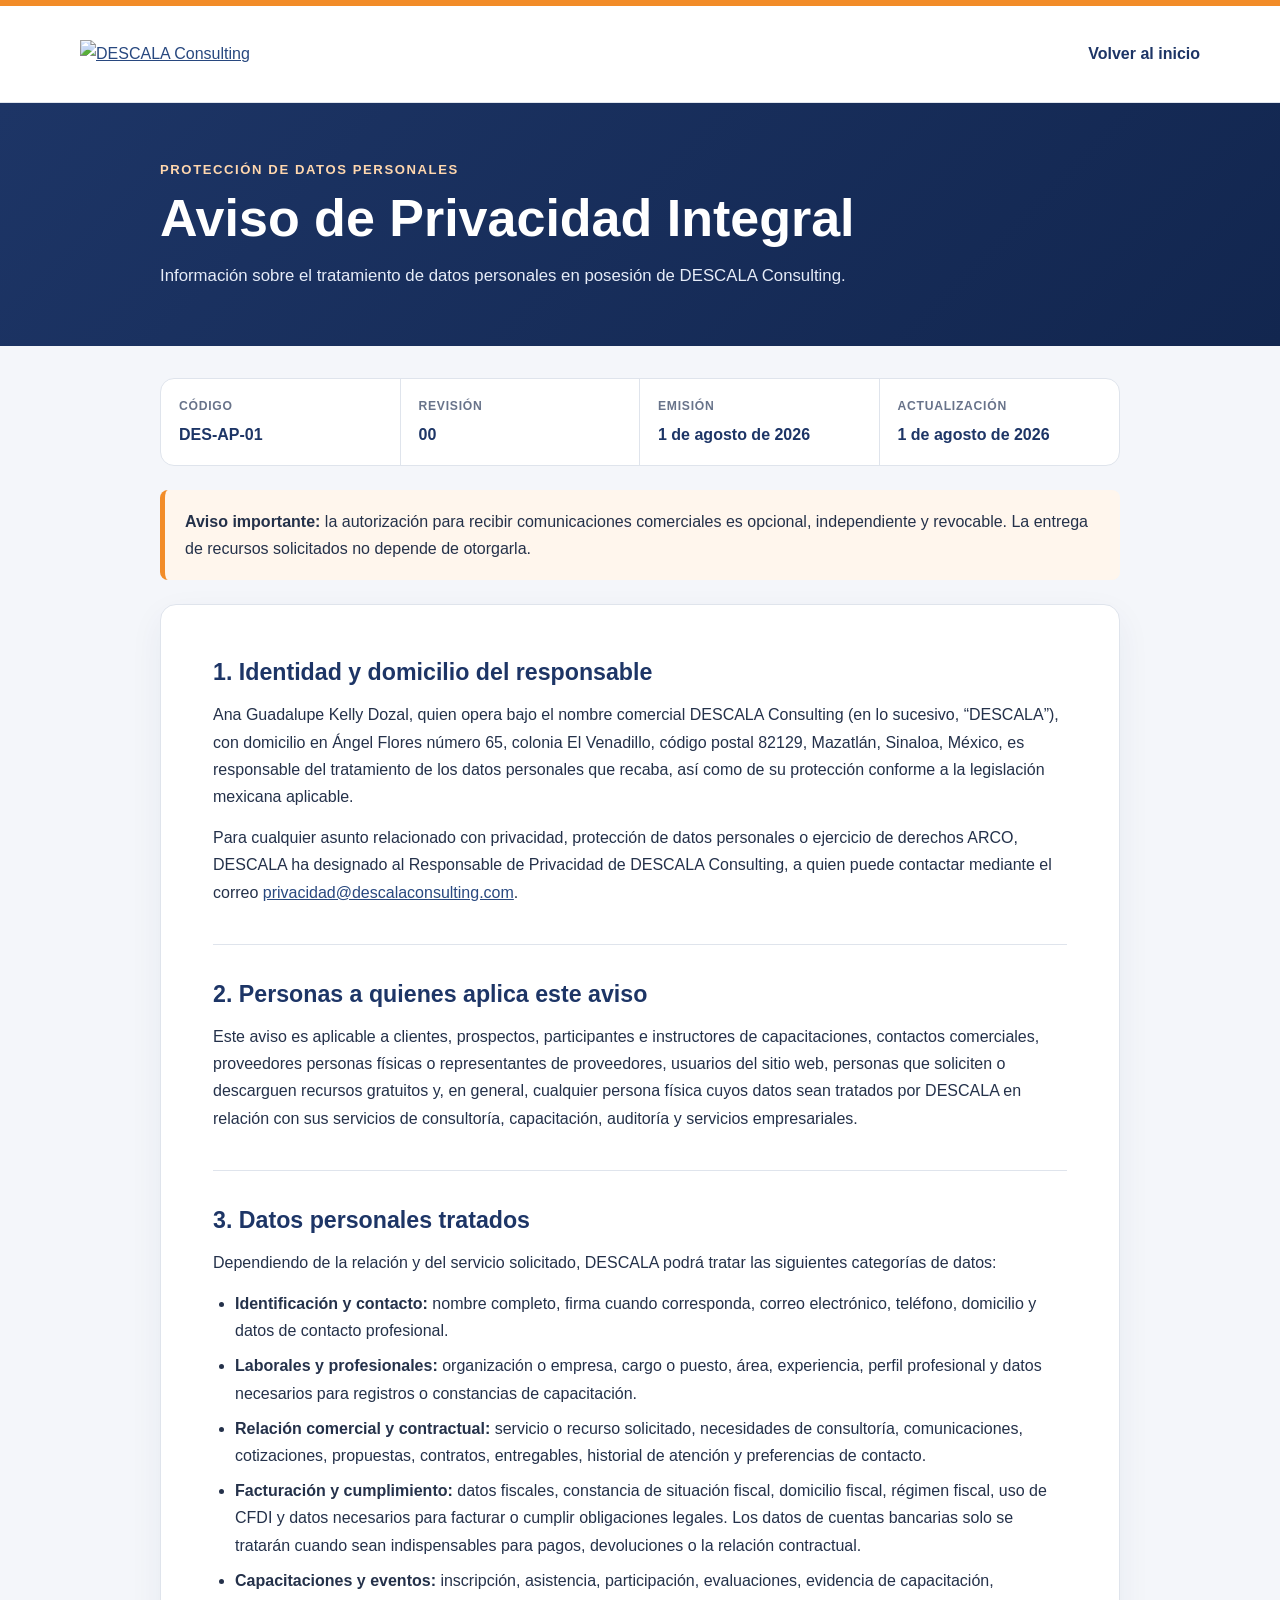
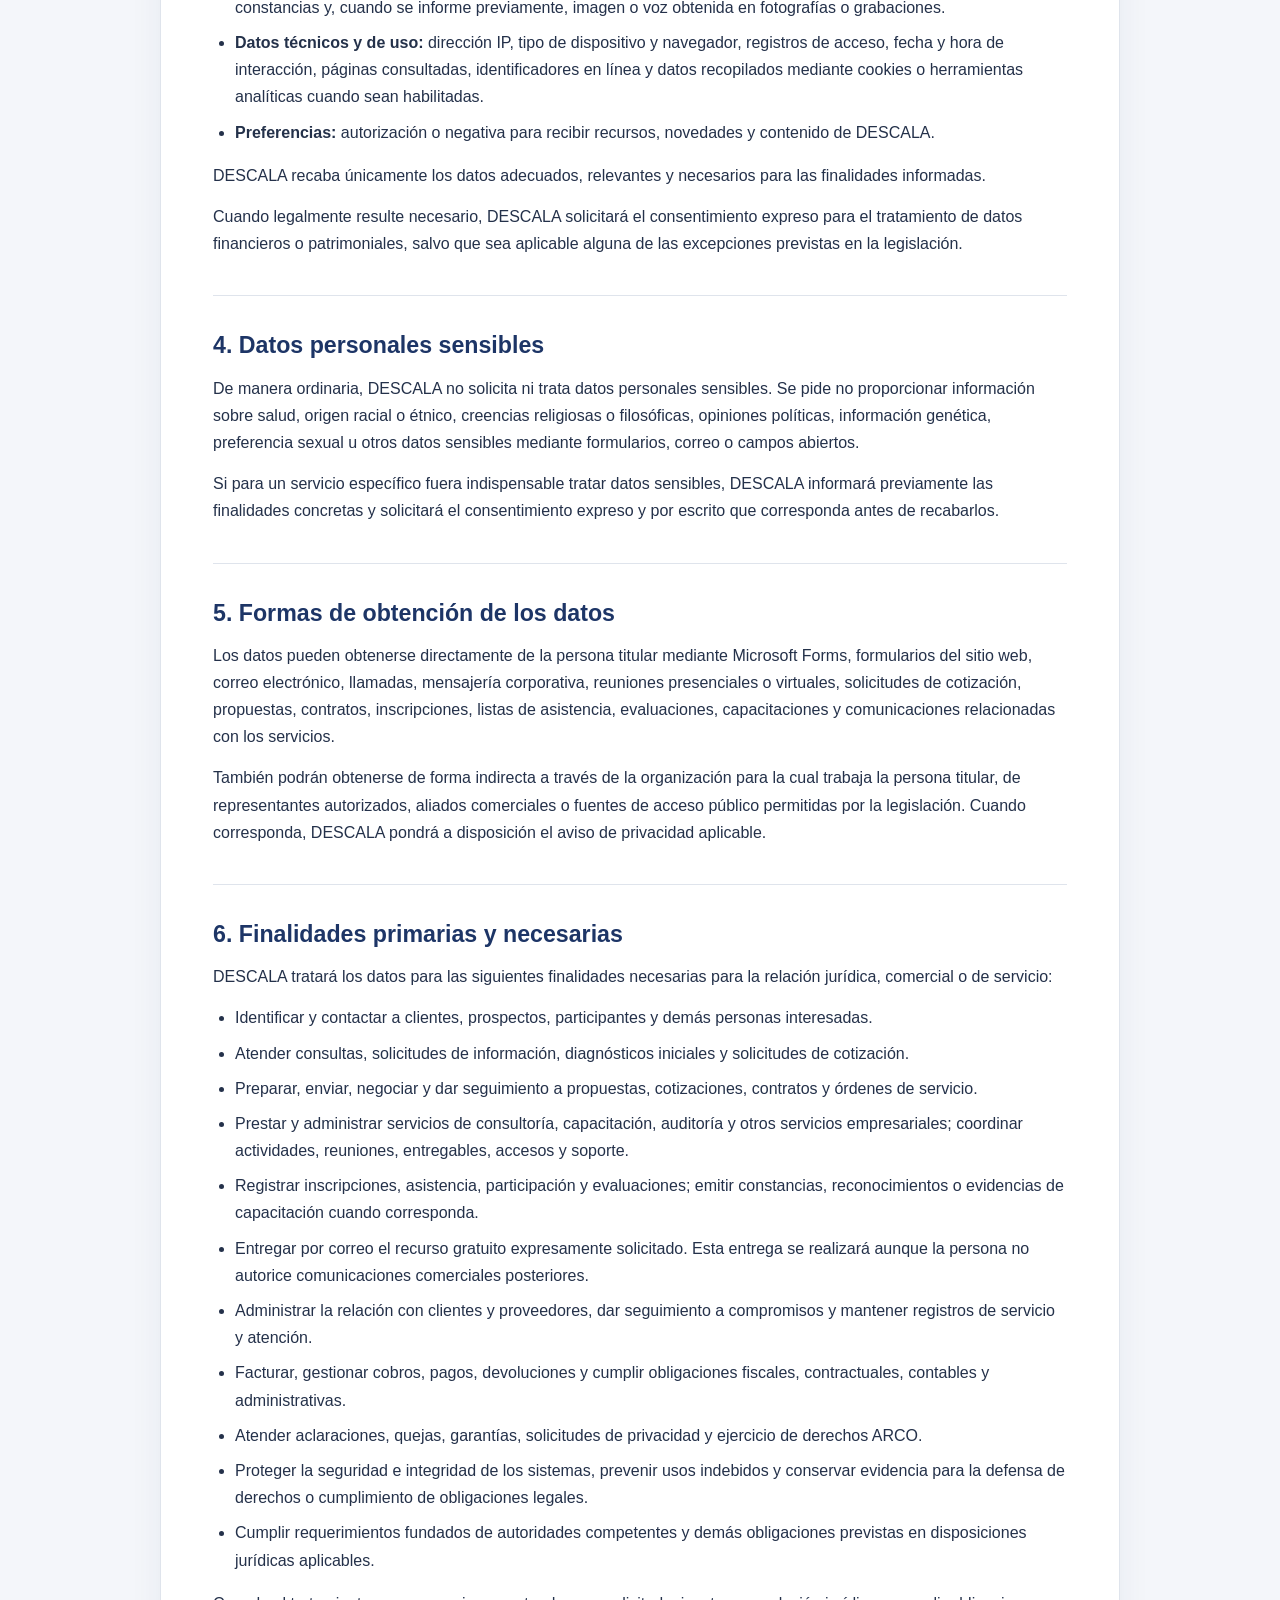
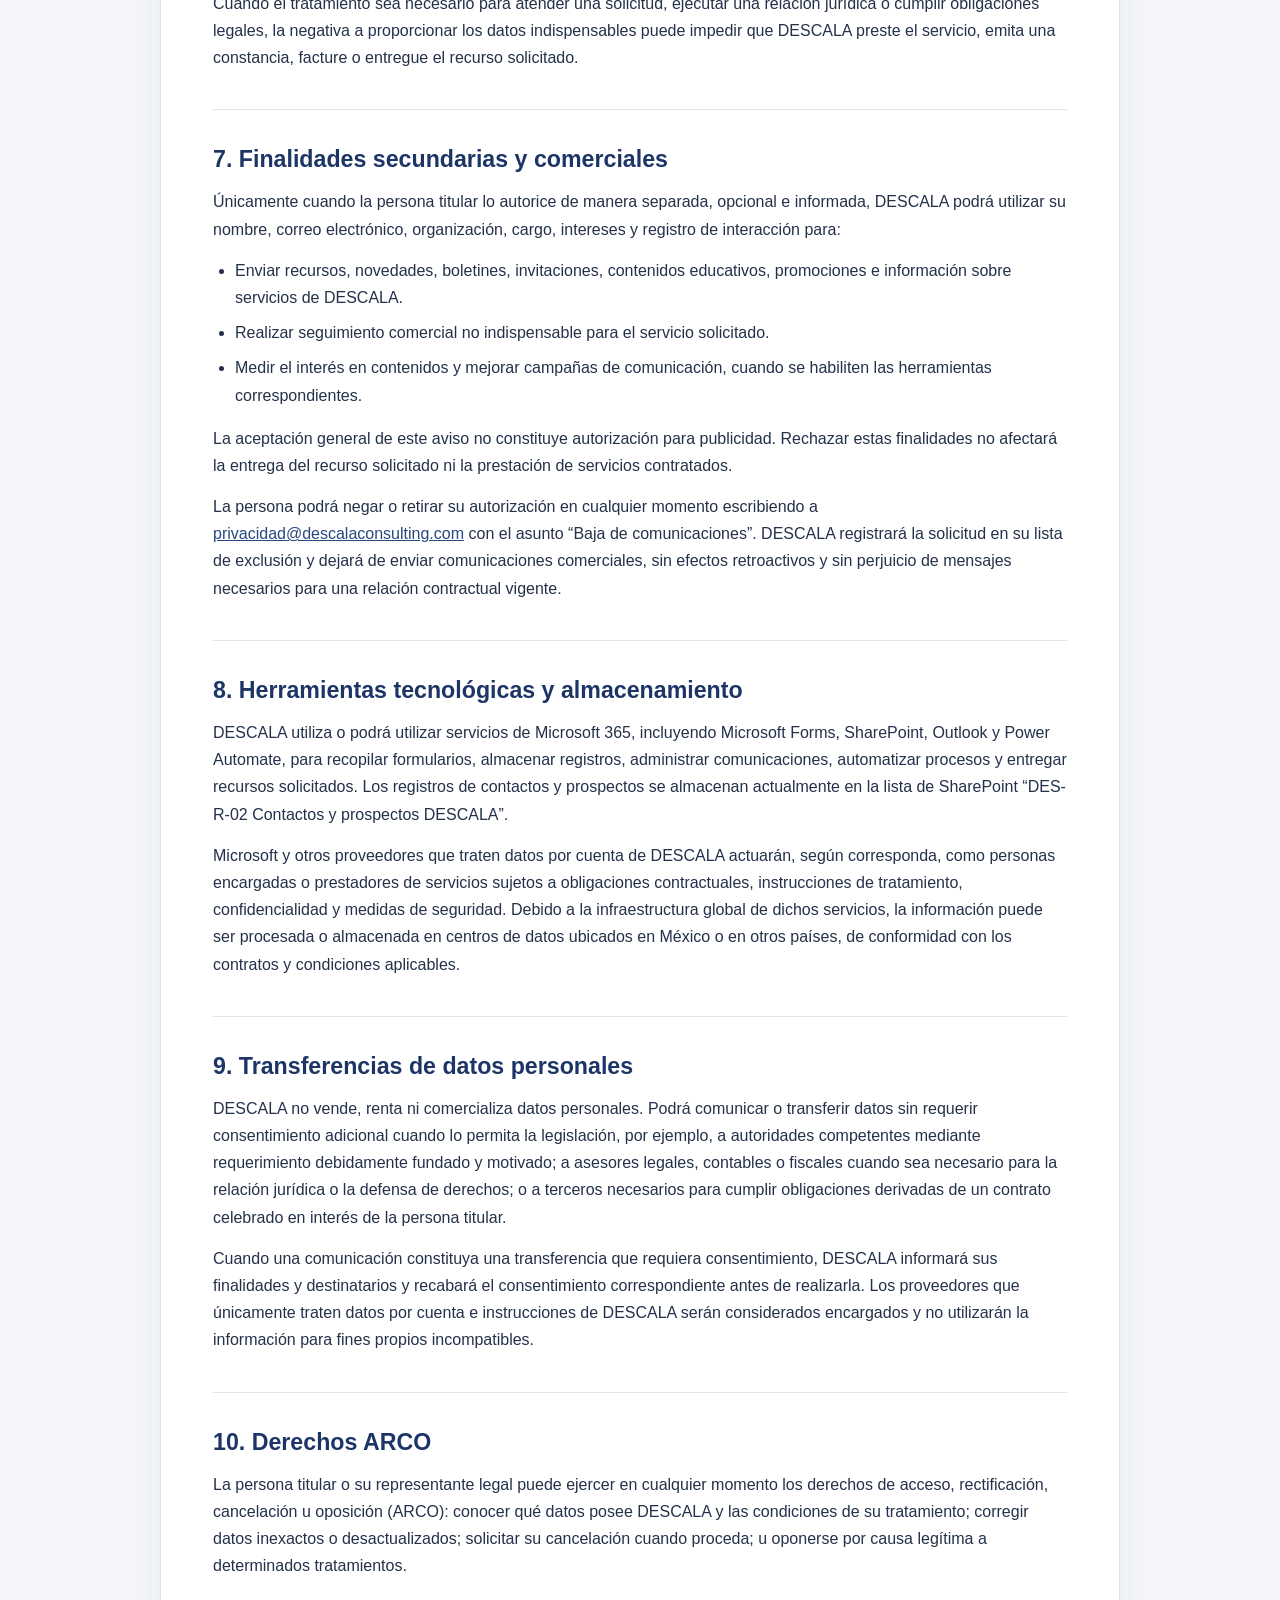
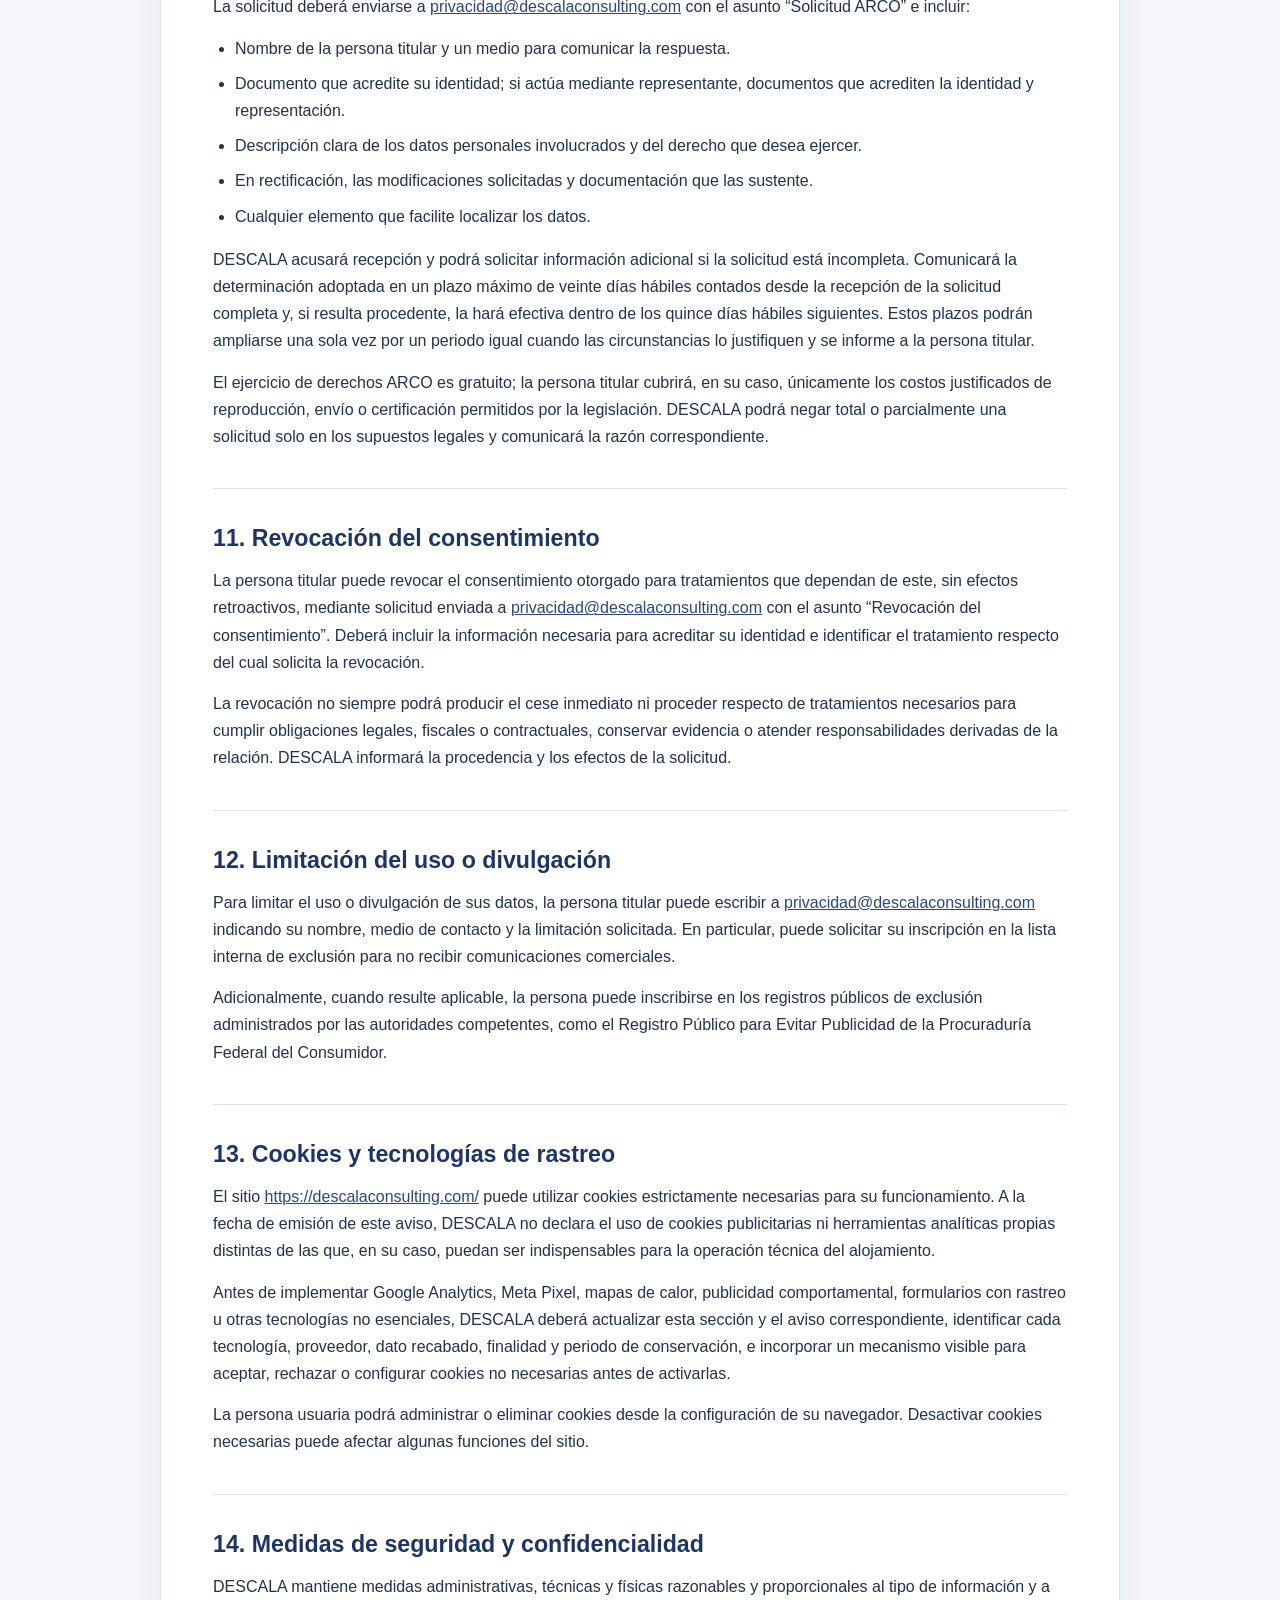
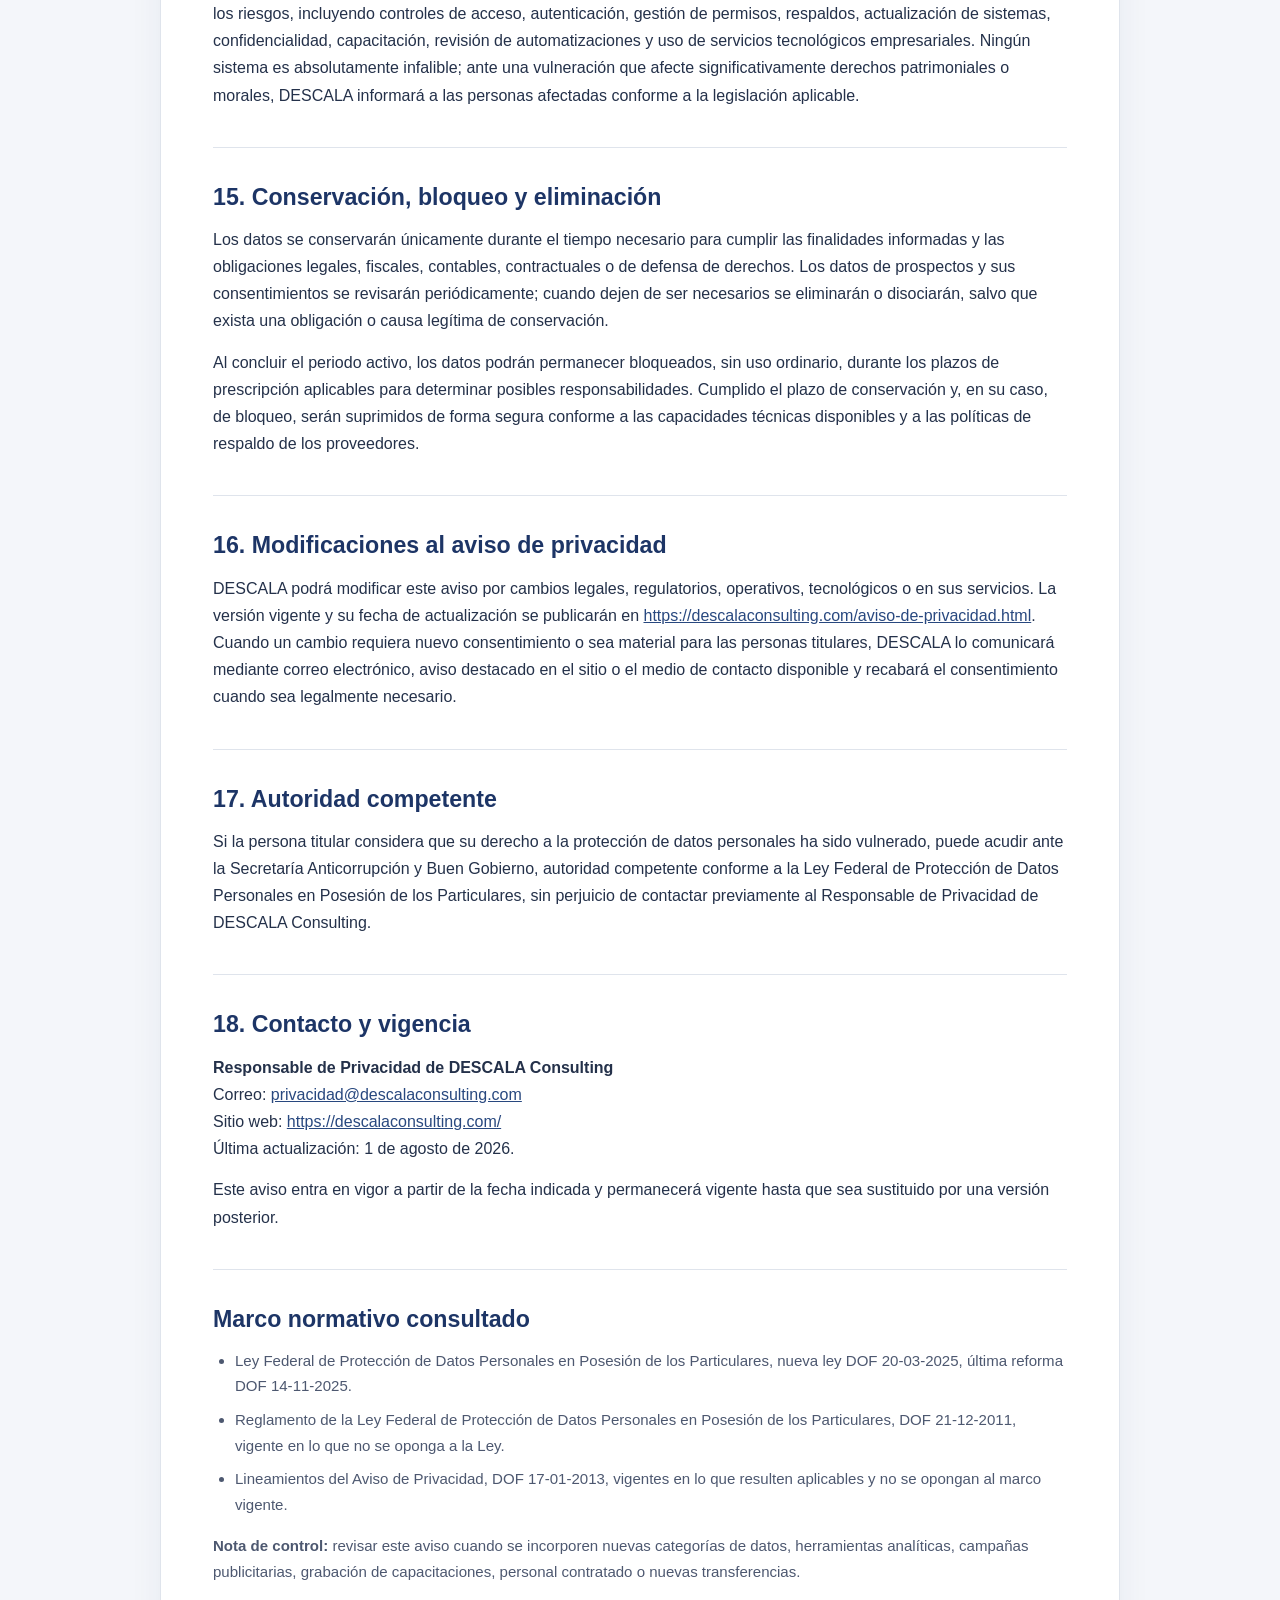
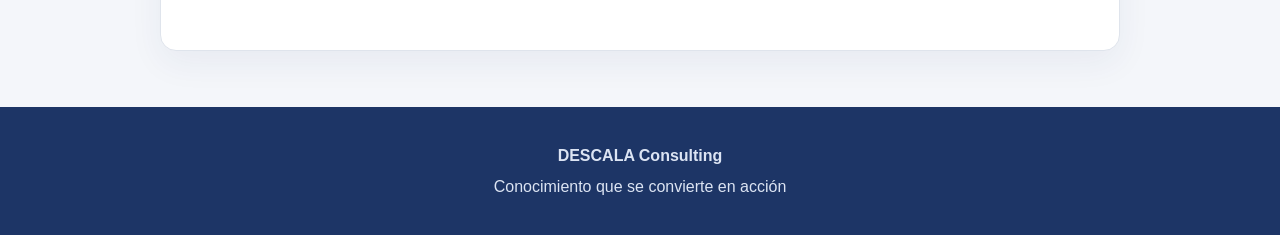
==== aviso-de-privacidad.html @ 50f347b2 "Agrega aviso de privacidad y mejoras del sitio" ====
<!doctype html>
<html lang="es-MX">
<head>
  <meta charset="utf-8">
  <meta name="viewport" content="width=device-width, initial-scale=1">
  <meta name="description" content="Aviso de Privacidad Integral de DESCALA Consulting.">
  <title>Aviso de Privacidad Integral | DESCALA Consulting</title>
  <style>
    :root { --azul:#1d3566; --azul-2:#28487f; --naranja:#f28c28; --tinta:#24314a; --suave:#f4f6fa; --borde:#dfe4ec; }
    * { box-sizing:border-box; }
    html { scroll-behavior:smooth; }
    body { margin:0; font-family:Arial, Helvetica, sans-serif; color:var(--tinta); background:var(--suave); line-height:1.7; }
    a { color:var(--azul-2); }
    .topbar { height:6px; background:var(--naranja); }
    header { background:#fff; border-bottom:1px solid var(--borde); }
    .header-inner { width:min(1120px, calc(100% - 32px)); margin:auto; min-height:96px; display:flex; align-items:center; justify-content:space-between; gap:24px; }
    .logo { width:250px; max-width:62vw; height:auto; display:block; }
    .home { text-decoration:none; color:var(--azul); font-weight:700; white-space:nowrap; }
    .hero { background:linear-gradient(135deg, var(--azul), #12264f); color:#fff; padding:56px 16px; }
    .hero-inner { width:min(960px, 100%); margin:auto; }
    .eyebrow { margin:0 0 8px; color:#ffd7ae; font-size:.82rem; font-weight:700; letter-spacing:.12em; text-transform:uppercase; }
    h1 { margin:0; font-size:clamp(2rem, 5vw, 3.25rem); line-height:1.12; }
    .subtitle { margin:14px 0 0; max-width:760px; color:#e6ecf8; font-size:1.05rem; }
    main { width:min(960px, calc(100% - 32px)); margin:32px auto 56px; }
    .meta { display:grid; grid-template-columns:repeat(4, 1fr); border:1px solid var(--borde); border-radius:14px; overflow:hidden; background:#fff; }
    .meta div { padding:17px 18px; border-right:1px solid var(--borde); }
    .meta div:last-child { border-right:0; }
    .meta span { display:block; color:#68738a; font-size:.76rem; font-weight:700; text-transform:uppercase; letter-spacing:.06em; }
    .meta strong { display:block; margin-top:4px; color:var(--azul); }
    .notice { margin:24px 0; padding:18px 20px; background:#fff6ed; border-left:5px solid var(--naranja); border-radius:8px; }
    article { margin-top:24px; padding:clamp(24px, 5vw, 52px); background:#fff; border:1px solid var(--borde); border-radius:16px; box-shadow:0 12px 34px rgba(29,53,102,.06); }
    section { scroll-margin-top:20px; }
    section + section { margin-top:38px; padding-top:34px; border-top:1px solid var(--borde); }
    h2 { margin:0 0 14px; color:var(--azul); font-size:1.45rem; line-height:1.3; }
    p { margin:0 0 14px; }
    ul { margin:10px 0 16px; padding-left:22px; }
    li + li { margin-top:8px; }
    .normas { font-size:.94rem; color:#4d5870; }
    footer { padding:32px 16px; text-align:center; color:#dce4f3; background:var(--azul); }
    footer p { margin:3px 0; }
    @media (max-width:760px) {
      .header-inner { min-height:78px; }
      .home { font-size:.9rem; }
      .hero { padding:42px 16px; }
      .meta { grid-template-columns:1fr 1fr; }
      .meta div { border-bottom:1px solid var(--borde); }
      .meta div:nth-child(2) { border-right:0; }
      .meta div:nth-child(3), .meta div:nth-child(4) { border-bottom:0; }
      article { padding:26px 20px; }
    }
    @media (max-width:480px) {
      .header-inner { align-items:flex-start; flex-direction:column; padding:16px 0; gap:10px; }
      .logo { max-width:240px; }
      .meta { grid-template-columns:1fr; }
      .meta div, .meta div:nth-child(2), .meta div:nth-child(3) { border-right:0; border-bottom:1px solid var(--borde); }
      .meta div:last-child { border-bottom:0; }
    }
  </style>
</head>
<body>
  <div class="topbar"></div>
  <header>
    <div class="header-inner">
      <a href="https://descalaconsulting.com/" aria-label="Ir al inicio de DESCALA Consulting">
        <img class="logo" src="https://descalaconsulting.com/img/logo-descala.svg" alt="DESCALA Consulting">
      </a>
      <a class="home" href="https://descalaconsulting.com/">Volver al inicio</a>
    </div>
  </header>

  <div class="hero">
    <div class="hero-inner">
      <p class="eyebrow">Protección de datos personales</p>
      <h1>Aviso de Privacidad Integral</h1>
      <p class="subtitle">Información sobre el tratamiento de datos personales en posesión de DESCALA Consulting.</p>
    </div>
  </div>

  <main>
    <div class="meta" aria-label="Control documental">
      <div><span>Código</span><strong>DES-AP-01</strong></div>
      <div><span>Revisión</span><strong>00</strong></div>
      <div><span>Emisión</span><strong>1 de agosto de 2026</strong></div>
      <div><span>Actualización</span><strong>1 de agosto de 2026</strong></div>
    </div>

    <div class="notice"><strong>Aviso importante:</strong> la autorización para recibir comunicaciones comerciales es opcional, independiente y revocable. La entrega de recursos solicitados no depende de otorgarla.</div>

    <article>
      <section><h2>1. Identidad y domicilio del responsable</h2><p>Ana Guadalupe Kelly Dozal, quien opera bajo el nombre comercial DESCALA Consulting (en lo sucesivo, “DESCALA”), con domicilio en Ángel Flores número 65, colonia El Venadillo, código postal 82129, Mazatlán, Sinaloa, México, es responsable del tratamiento de los datos personales que recaba, así como de su protección conforme a la legislación mexicana aplicable.</p><p>Para cualquier asunto relacionado con privacidad, protección de datos personales o ejercicio de derechos ARCO, DESCALA ha designado al Responsable de Privacidad de DESCALA Consulting, a quien puede contactar mediante el correo <a href="mailto:privacidad@descalaconsulting.com">privacidad@descalaconsulting.com</a>.</p></section>

      <section><h2>2. Personas a quienes aplica este aviso</h2><p>Este aviso es aplicable a clientes, prospectos, participantes e instructores de capacitaciones, contactos comerciales, proveedores personas físicas o representantes de proveedores, usuarios del sitio web, personas que soliciten o descarguen recursos gratuitos y, en general, cualquier persona física cuyos datos sean tratados por DESCALA en relación con sus servicios de consultoría, capacitación, auditoría y servicios empresariales.</p></section>

      <section><h2>3. Datos personales tratados</h2><p>Dependiendo de la relación y del servicio solicitado, DESCALA podrá tratar las siguientes categorías de datos:</p><ul><li><strong>Identificación y contacto:</strong> nombre completo, firma cuando corresponda, correo electrónico, teléfono, domicilio y datos de contacto profesional.</li><li><strong>Laborales y profesionales:</strong> organización o empresa, cargo o puesto, área, experiencia, perfil profesional y datos necesarios para registros o constancias de capacitación.</li><li><strong>Relación comercial y contractual:</strong> servicio o recurso solicitado, necesidades de consultoría, comunicaciones, cotizaciones, propuestas, contratos, entregables, historial de atención y preferencias de contacto.</li><li><strong>Facturación y cumplimiento:</strong> datos fiscales, constancia de situación fiscal, domicilio fiscal, régimen fiscal, uso de CFDI y datos necesarios para facturar o cumplir obligaciones legales. Los datos de cuentas bancarias solo se tratarán cuando sean indispensables para pagos, devoluciones o la relación contractual.</li><li><strong>Capacitaciones y eventos:</strong> inscripción, asistencia, participación, evaluaciones, evidencia de capacitación, constancias y, cuando se informe previamente, imagen o voz obtenida en fotografías o grabaciones.</li><li><strong>Datos técnicos y de uso:</strong> dirección IP, tipo de dispositivo y navegador, registros de acceso, fecha y hora de interacción, páginas consultadas, identificadores en línea y datos recopilados mediante cookies o herramientas analíticas cuando sean habilitadas.</li><li><strong>Preferencias:</strong> autorización o negativa para recibir recursos, novedades y contenido de DESCALA.</li></ul><p>DESCALA recaba únicamente los datos adecuados, relevantes y necesarios para las finalidades informadas.</p><p>Cuando legalmente resulte necesario, DESCALA solicitará el consentimiento expreso para el tratamiento de datos financieros o patrimoniales, salvo que sea aplicable alguna de las excepciones previstas en la legislación.</p></section>

      <section><h2>4. Datos personales sensibles</h2><p>De manera ordinaria, DESCALA no solicita ni trata datos personales sensibles. Se pide no proporcionar información sobre salud, origen racial o étnico, creencias religiosas o filosóficas, opiniones políticas, información genética, preferencia sexual u otros datos sensibles mediante formularios, correo o campos abiertos.</p><p>Si para un servicio específico fuera indispensable tratar datos sensibles, DESCALA informará previamente las finalidades concretas y solicitará el consentimiento expreso y por escrito que corresponda antes de recabarlos.</p></section>

      <section><h2>5. Formas de obtención de los datos</h2><p>Los datos pueden obtenerse directamente de la persona titular mediante Microsoft Forms, formularios del sitio web, correo electrónico, llamadas, mensajería corporativa, reuniones presenciales o virtuales, solicitudes de cotización, propuestas, contratos, inscripciones, listas de asistencia, evaluaciones, capacitaciones y comunicaciones relacionadas con los servicios.</p><p>También podrán obtenerse de forma indirecta a través de la organización para la cual trabaja la persona titular, de representantes autorizados, aliados comerciales o fuentes de acceso público permitidas por la legislación. Cuando corresponda, DESCALA pondrá a disposición el aviso de privacidad aplicable.</p></section>

      <section><h2>6. Finalidades primarias y necesarias</h2><p>DESCALA tratará los datos para las siguientes finalidades necesarias para la relación jurídica, comercial o de servicio:</p><ul><li>Identificar y contactar a clientes, prospectos, participantes y demás personas interesadas.</li><li>Atender consultas, solicitudes de información, diagnósticos iniciales y solicitudes de cotización.</li><li>Preparar, enviar, negociar y dar seguimiento a propuestas, cotizaciones, contratos y órdenes de servicio.</li><li>Prestar y administrar servicios de consultoría, capacitación, auditoría y otros servicios empresariales; coordinar actividades, reuniones, entregables, accesos y soporte.</li><li>Registrar inscripciones, asistencia, participación y evaluaciones; emitir constancias, reconocimientos o evidencias de capacitación cuando corresponda.</li><li>Entregar por correo el recurso gratuito expresamente solicitado. Esta entrega se realizará aunque la persona no autorice comunicaciones comerciales posteriores.</li><li>Administrar la relación con clientes y proveedores, dar seguimiento a compromisos y mantener registros de servicio y atención.</li><li>Facturar, gestionar cobros, pagos, devoluciones y cumplir obligaciones fiscales, contractuales, contables y administrativas.</li><li>Atender aclaraciones, quejas, garantías, solicitudes de privacidad y ejercicio de derechos ARCO.</li><li>Proteger la seguridad e integridad de los sistemas, prevenir usos indebidos y conservar evidencia para la defensa de derechos o cumplimiento de obligaciones legales.</li><li>Cumplir requerimientos fundados de autoridades competentes y demás obligaciones previstas en disposiciones jurídicas aplicables.</li></ul><p>Cuando el tratamiento sea necesario para atender una solicitud, ejecutar una relación jurídica o cumplir obligaciones legales, la negativa a proporcionar los datos indispensables puede impedir que DESCALA preste el servicio, emita una constancia, facture o entregue el recurso solicitado.</p></section>

      <section><h2>7. Finalidades secundarias y comerciales</h2><p>Únicamente cuando la persona titular lo autorice de manera separada, opcional e informada, DESCALA podrá utilizar su nombre, correo electrónico, organización, cargo, intereses y registro de interacción para:</p><ul><li>Enviar recursos, novedades, boletines, invitaciones, contenidos educativos, promociones e información sobre servicios de DESCALA.</li><li>Realizar seguimiento comercial no indispensable para el servicio solicitado.</li><li>Medir el interés en contenidos y mejorar campañas de comunicación, cuando se habiliten las herramientas correspondientes.</li></ul><p>La aceptación general de este aviso no constituye autorización para publicidad. Rechazar estas finalidades no afectará la entrega del recurso solicitado ni la prestación de servicios contratados.</p><p>La persona podrá negar o retirar su autorización en cualquier momento escribiendo a <a href="mailto:privacidad@descalaconsulting.com?subject=Baja%20de%20comunicaciones">privacidad@descalaconsulting.com</a> con el asunto “Baja de comunicaciones”. DESCALA registrará la solicitud en su lista de exclusión y dejará de enviar comunicaciones comerciales, sin efectos retroactivos y sin perjuicio de mensajes necesarios para una relación contractual vigente.</p></section>

      <section><h2>8. Herramientas tecnológicas y almacenamiento</h2><p>DESCALA utiliza o podrá utilizar servicios de Microsoft 365, incluyendo Microsoft Forms, SharePoint, Outlook y Power Automate, para recopilar formularios, almacenar registros, administrar comunicaciones, automatizar procesos y entregar recursos solicitados. Los registros de contactos y prospectos se almacenan actualmente en la lista de SharePoint “DES-R-02 Contactos y prospectos DESCALA”.</p><p>Microsoft y otros proveedores que traten datos por cuenta de DESCALA actuarán, según corresponda, como personas encargadas o prestadores de servicios sujetos a obligaciones contractuales, instrucciones de tratamiento, confidencialidad y medidas de seguridad. Debido a la infraestructura global de dichos servicios, la información puede ser procesada o almacenada en centros de datos ubicados en México o en otros países, de conformidad con los contratos y condiciones aplicables.</p></section>

      <section><h2>9. Transferencias de datos personales</h2><p>DESCALA no vende, renta ni comercializa datos personales. Podrá comunicar o transferir datos sin requerir consentimiento adicional cuando lo permita la legislación, por ejemplo, a autoridades competentes mediante requerimiento debidamente fundado y motivado; a asesores legales, contables o fiscales cuando sea necesario para la relación jurídica o la defensa de derechos; o a terceros necesarios para cumplir obligaciones derivadas de un contrato celebrado en interés de la persona titular.</p><p>Cuando una comunicación constituya una transferencia que requiera consentimiento, DESCALA informará sus finalidades y destinatarios y recabará el consentimiento correspondiente antes de realizarla. Los proveedores que únicamente traten datos por cuenta e instrucciones de DESCALA serán considerados encargados y no utilizarán la información para fines propios incompatibles.</p></section>

      <section><h2>10. Derechos ARCO</h2><p>La persona titular o su representante legal puede ejercer en cualquier momento los derechos de acceso, rectificación, cancelación u oposición (ARCO): conocer qué datos posee DESCALA y las condiciones de su tratamiento; corregir datos inexactos o desactualizados; solicitar su cancelación cuando proceda; u oponerse por causa legítima a determinados tratamientos.</p><p>La solicitud deberá enviarse a <a href="mailto:privacidad@descalaconsulting.com?subject=Solicitud%20ARCO">privacidad@descalaconsulting.com</a> con el asunto “Solicitud ARCO” e incluir:</p><ul><li>Nombre de la persona titular y un medio para comunicar la respuesta.</li><li>Documento que acredite su identidad; si actúa mediante representante, documentos que acrediten la identidad y representación.</li><li>Descripción clara de los datos personales involucrados y del derecho que desea ejercer.</li><li>En rectificación, las modificaciones solicitadas y documentación que las sustente.</li><li>Cualquier elemento que facilite localizar los datos.</li></ul><p>DESCALA acusará recepción y podrá solicitar información adicional si la solicitud está incompleta. Comunicará la determinación adoptada en un plazo máximo de veinte días hábiles contados desde la recepción de la solicitud completa y, si resulta procedente, la hará efectiva dentro de los quince días hábiles siguientes. Estos plazos podrán ampliarse una sola vez por un periodo igual cuando las circunstancias lo justifiquen y se informe a la persona titular.</p><p>El ejercicio de derechos ARCO es gratuito; la persona titular cubrirá, en su caso, únicamente los costos justificados de reproducción, envío o certificación permitidos por la legislación. DESCALA podrá negar total o parcialmente una solicitud solo en los supuestos legales y comunicará la razón correspondiente.</p></section>

      <section><h2>11. Revocación del consentimiento</h2><p>La persona titular puede revocar el consentimiento otorgado para tratamientos que dependan de este, sin efectos retroactivos, mediante solicitud enviada a <a href="mailto:privacidad@descalaconsulting.com?subject=Revocación%20del%20consentimiento">privacidad@descalaconsulting.com</a> con el asunto “Revocación del consentimiento”. Deberá incluir la información necesaria para acreditar su identidad e identificar el tratamiento respecto del cual solicita la revocación.</p><p>La revocación no siempre podrá producir el cese inmediato ni proceder respecto de tratamientos necesarios para cumplir obligaciones legales, fiscales o contractuales, conservar evidencia o atender responsabilidades derivadas de la relación. DESCALA informará la procedencia y los efectos de la solicitud.</p></section>

      <section><h2>12. Limitación del uso o divulgación</h2><p>Para limitar el uso o divulgación de sus datos, la persona titular puede escribir a <a href="mailto:privacidad@descalaconsulting.com">privacidad@descalaconsulting.com</a> indicando su nombre, medio de contacto y la limitación solicitada. En particular, puede solicitar su inscripción en la lista interna de exclusión para no recibir comunicaciones comerciales.</p><p>Adicionalmente, cuando resulte aplicable, la persona puede inscribirse en los registros públicos de exclusión administrados por las autoridades competentes, como el Registro Público para Evitar Publicidad de la Procuraduría Federal del Consumidor.</p></section>

      <section><h2>13. Cookies y tecnologías de rastreo</h2><p>El sitio <a href="https://descalaconsulting.com/">https://descalaconsulting.com/</a> puede utilizar cookies estrictamente necesarias para su funcionamiento. A la fecha de emisión de este aviso, DESCALA no declara el uso de cookies publicitarias ni herramientas analíticas propias distintas de las que, en su caso, puedan ser indispensables para la operación técnica del alojamiento.</p><p>Antes de implementar Google Analytics, Meta Pixel, mapas de calor, publicidad comportamental, formularios con rastreo u otras tecnologías no esenciales, DESCALA deberá actualizar esta sección y el aviso correspondiente, identificar cada tecnología, proveedor, dato recabado, finalidad y periodo de conservación, e incorporar un mecanismo visible para aceptar, rechazar o configurar cookies no necesarias antes de activarlas.</p><p>La persona usuaria podrá administrar o eliminar cookies desde la configuración de su navegador. Desactivar cookies necesarias puede afectar algunas funciones del sitio.</p></section>

      <section><h2>14. Medidas de seguridad y confidencialidad</h2><p>DESCALA mantiene medidas administrativas, técnicas y físicas razonables y proporcionales al tipo de información y a los riesgos, incluyendo controles de acceso, autenticación, gestión de permisos, respaldos, actualización de sistemas, confidencialidad, capacitación, revisión de automatizaciones y uso de servicios tecnológicos empresariales. Ningún sistema es absolutamente infalible; ante una vulneración que afecte significativamente derechos patrimoniales o morales, DESCALA informará a las personas afectadas conforme a la legislación aplicable.</p></section>

      <section><h2>15. Conservación, bloqueo y eliminación</h2><p>Los datos se conservarán únicamente durante el tiempo necesario para cumplir las finalidades informadas y las obligaciones legales, fiscales, contables, contractuales o de defensa de derechos. Los datos de prospectos y sus consentimientos se revisarán periódicamente; cuando dejen de ser necesarios se eliminarán o disociarán, salvo que exista una obligación o causa legítima de conservación.</p><p>Al concluir el periodo activo, los datos podrán permanecer bloqueados, sin uso ordinario, durante los plazos de prescripción aplicables para determinar posibles responsabilidades. Cumplido el plazo de conservación y, en su caso, de bloqueo, serán suprimidos de forma segura conforme a las capacidades técnicas disponibles y a las políticas de respaldo de los proveedores.</p></section>

      <section><h2>16. Modificaciones al aviso de privacidad</h2><p>DESCALA podrá modificar este aviso por cambios legales, regulatorios, operativos, tecnológicos o en sus servicios. La versión vigente y su fecha de actualización se publicarán en <a href="https://descalaconsulting.com/aviso-de-privacidad.html">https://descalaconsulting.com/aviso-de-privacidad.html</a>. Cuando un cambio requiera nuevo consentimiento o sea material para las personas titulares, DESCALA lo comunicará mediante correo electrónico, aviso destacado en el sitio o el medio de contacto disponible y recabará el consentimiento cuando sea legalmente necesario.</p></section>

      <section><h2>17. Autoridad competente</h2><p>Si la persona titular considera que su derecho a la protección de datos personales ha sido vulnerado, puede acudir ante la Secretaría Anticorrupción y Buen Gobierno, autoridad competente conforme a la Ley Federal de Protección de Datos Personales en Posesión de los Particulares, sin perjuicio de contactar previamente al Responsable de Privacidad de DESCALA Consulting.</p></section>

      <section><h2>18. Contacto y vigencia</h2><p><strong>Responsable de Privacidad de DESCALA Consulting</strong><br>Correo: <a href="mailto:privacidad@descalaconsulting.com">privacidad@descalaconsulting.com</a><br>Sitio web: <a href="https://descalaconsulting.com/">https://descalaconsulting.com/</a><br>Última actualización: 1 de agosto de 2026.</p><p>Este aviso entra en vigor a partir de la fecha indicada y permanecerá vigente hasta que sea sustituido por una versión posterior.</p></section>

      <section class="normas"><h2>Marco normativo consultado</h2><ul><li>Ley Federal de Protección de Datos Personales en Posesión de los Particulares, nueva ley DOF 20-03-2025, última reforma DOF 14-11-2025.</li><li>Reglamento de la Ley Federal de Protección de Datos Personales en Posesión de los Particulares, DOF 21-12-2011, vigente en lo que no se oponga a la Ley.</li><li>Lineamientos del Aviso de Privacidad, DOF 17-01-2013, vigentes en lo que resulten aplicables y no se opongan al marco vigente.</li></ul><p><strong>Nota de control:</strong> revisar este aviso cuando se incorporen nuevas categorías de datos, herramientas analíticas, campañas publicitarias, grabación de capacitaciones, personal contratado o nuevas transferencias.</p></section>
    </article>
  </main>

  <footer><p><strong>DESCALA Consulting</strong></p><p>Conocimiento que se convierte en acción</p></footer>
</body>
</html>
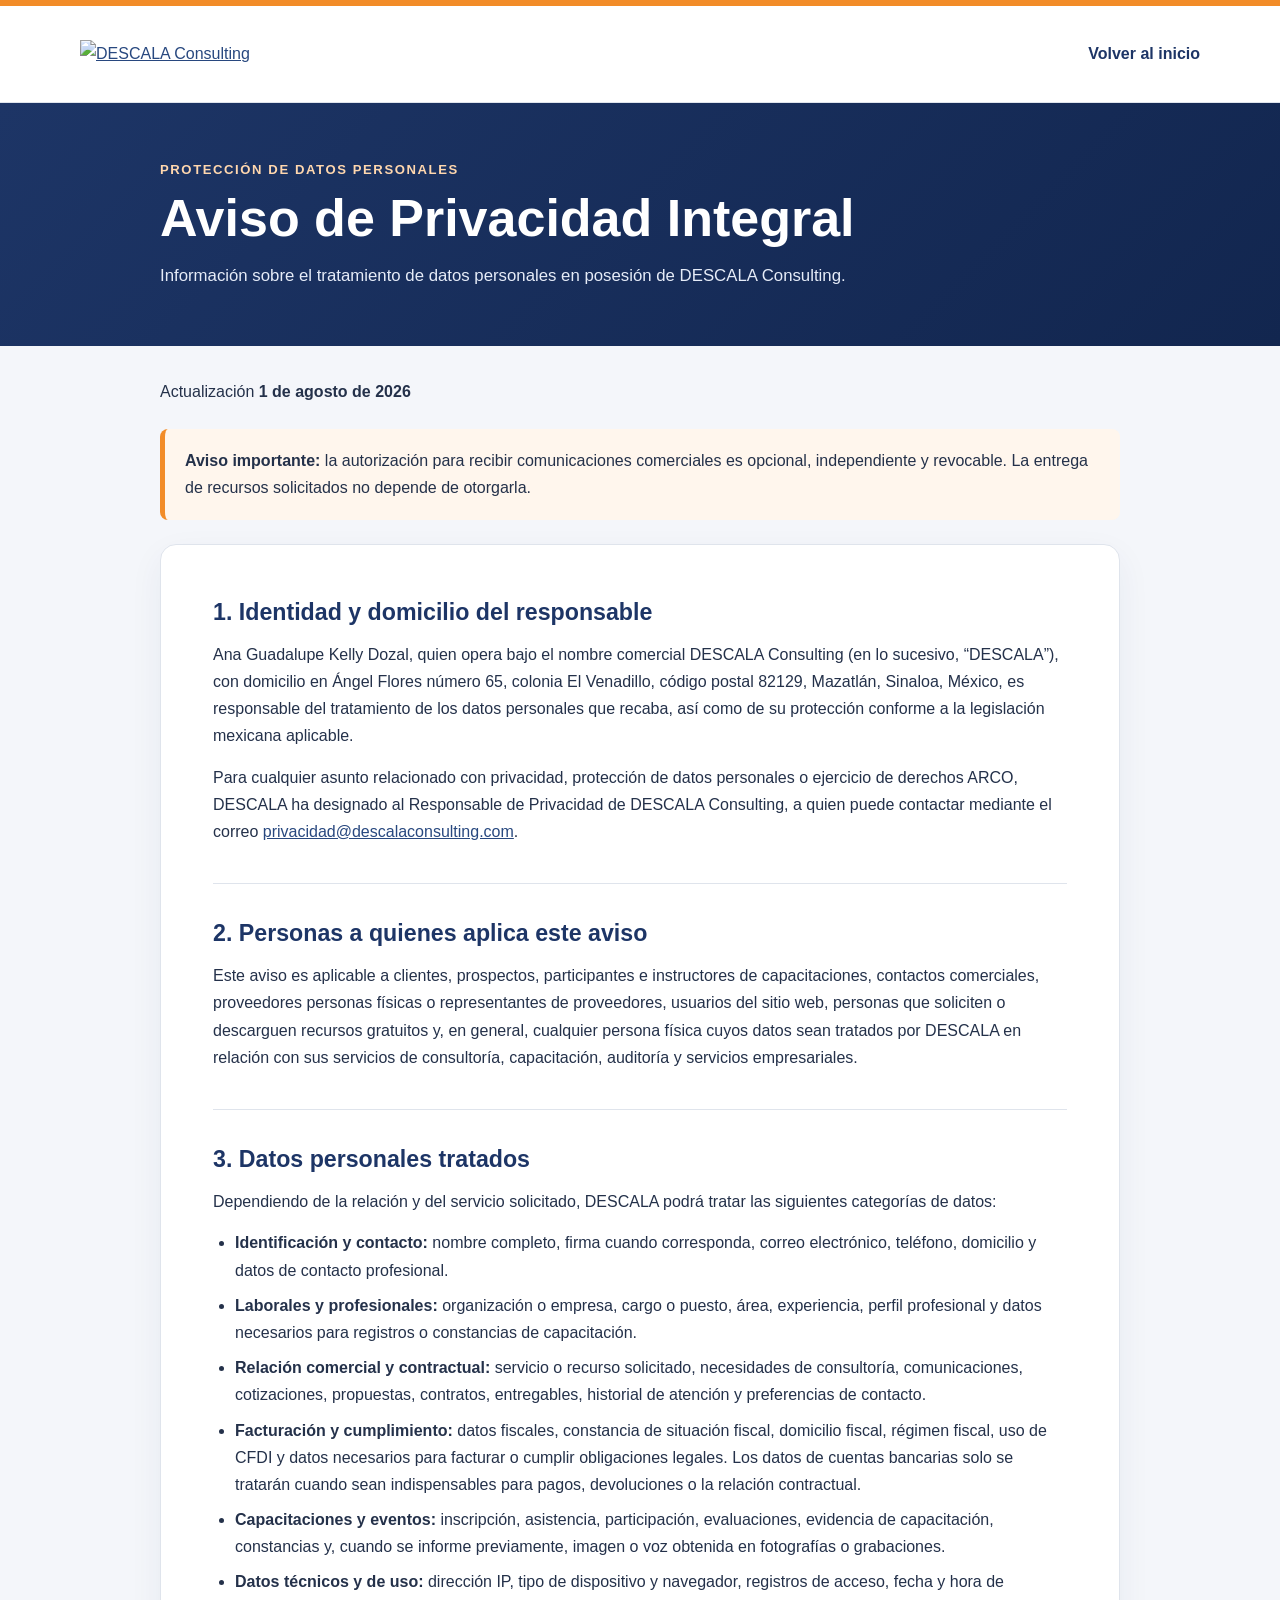
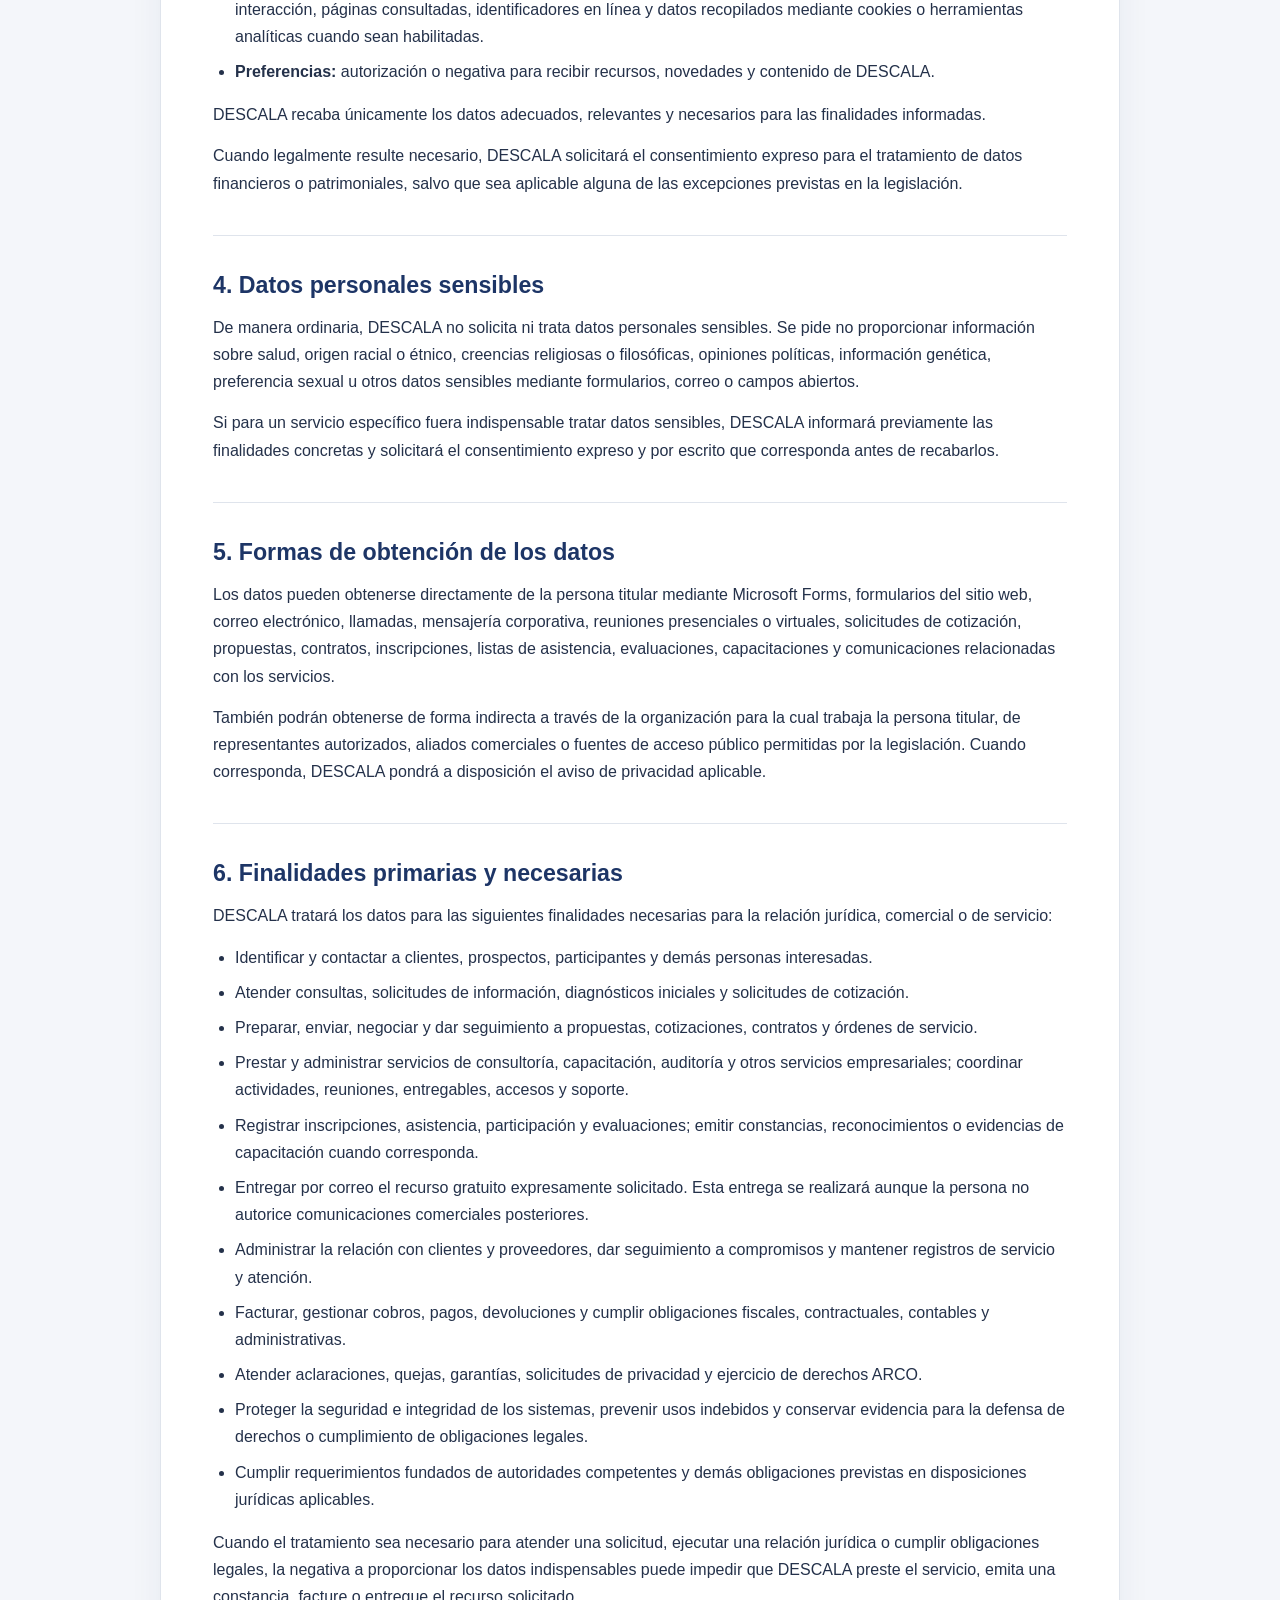
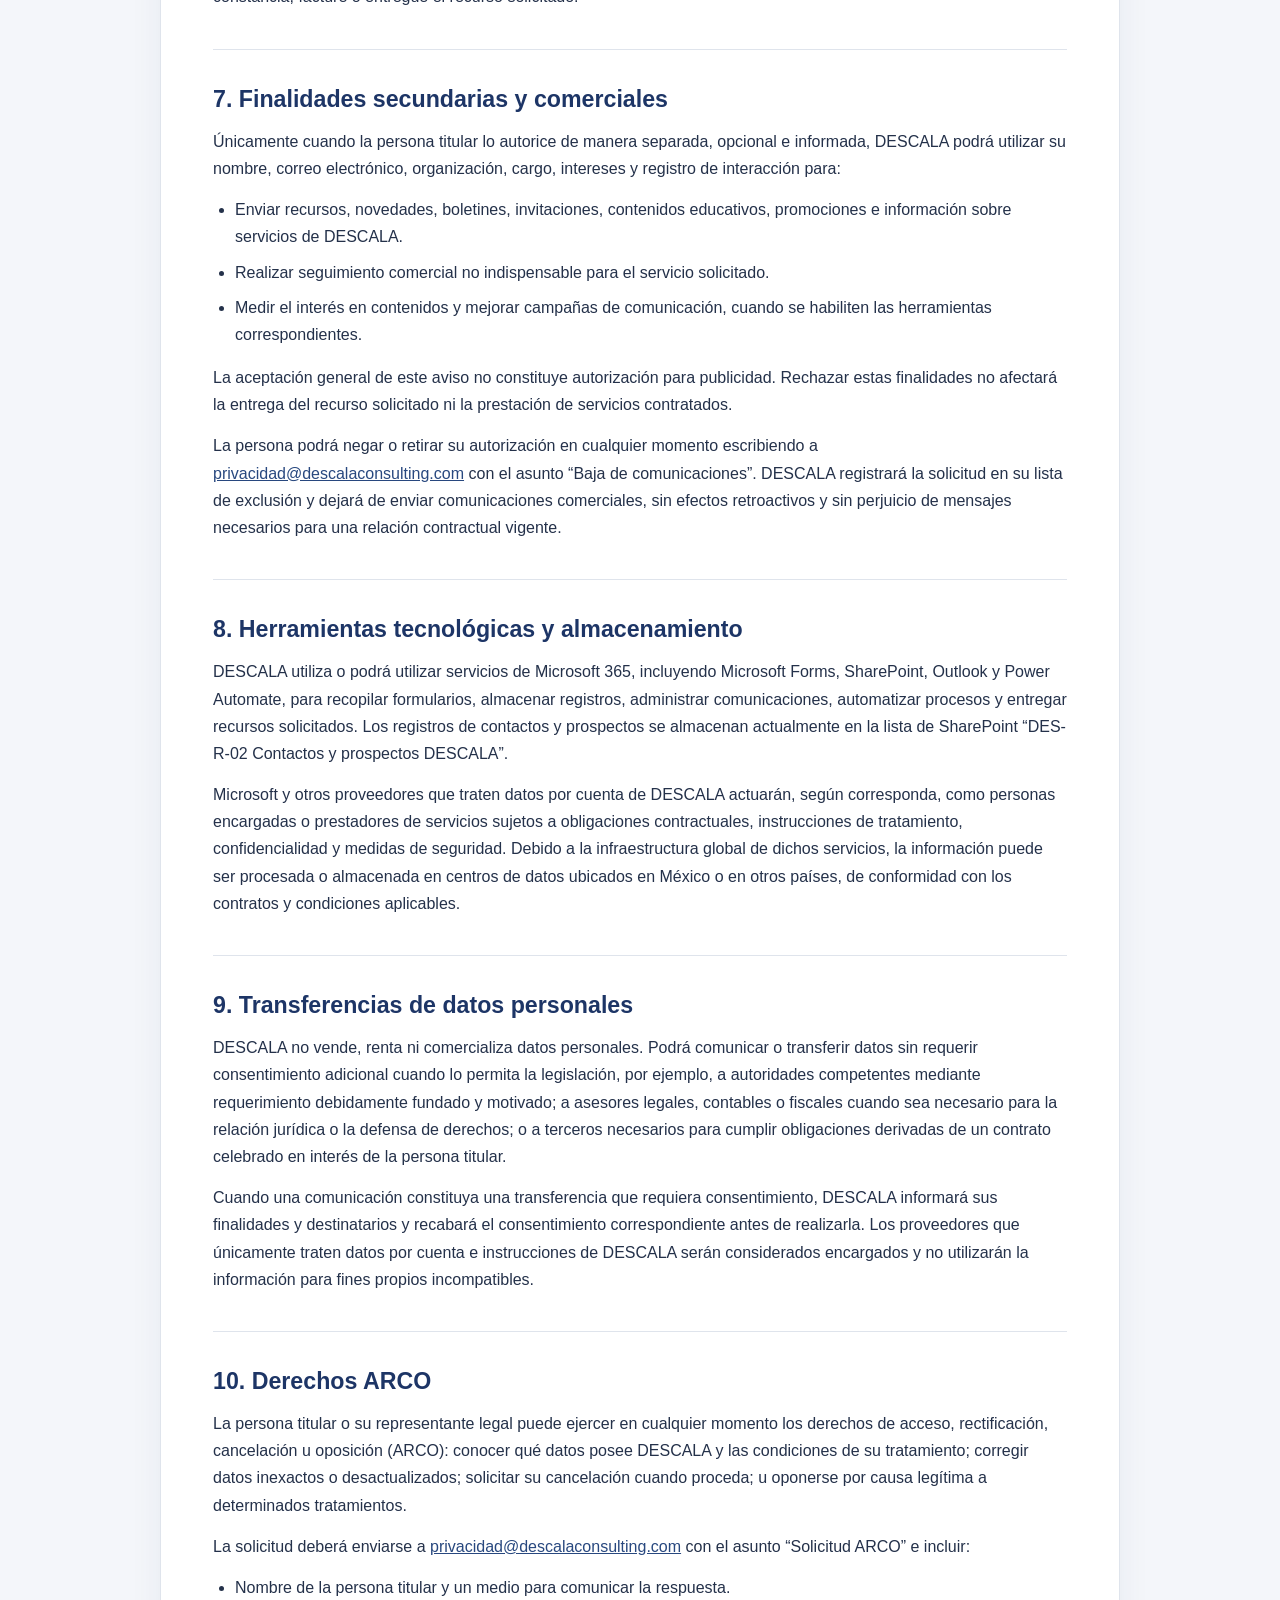
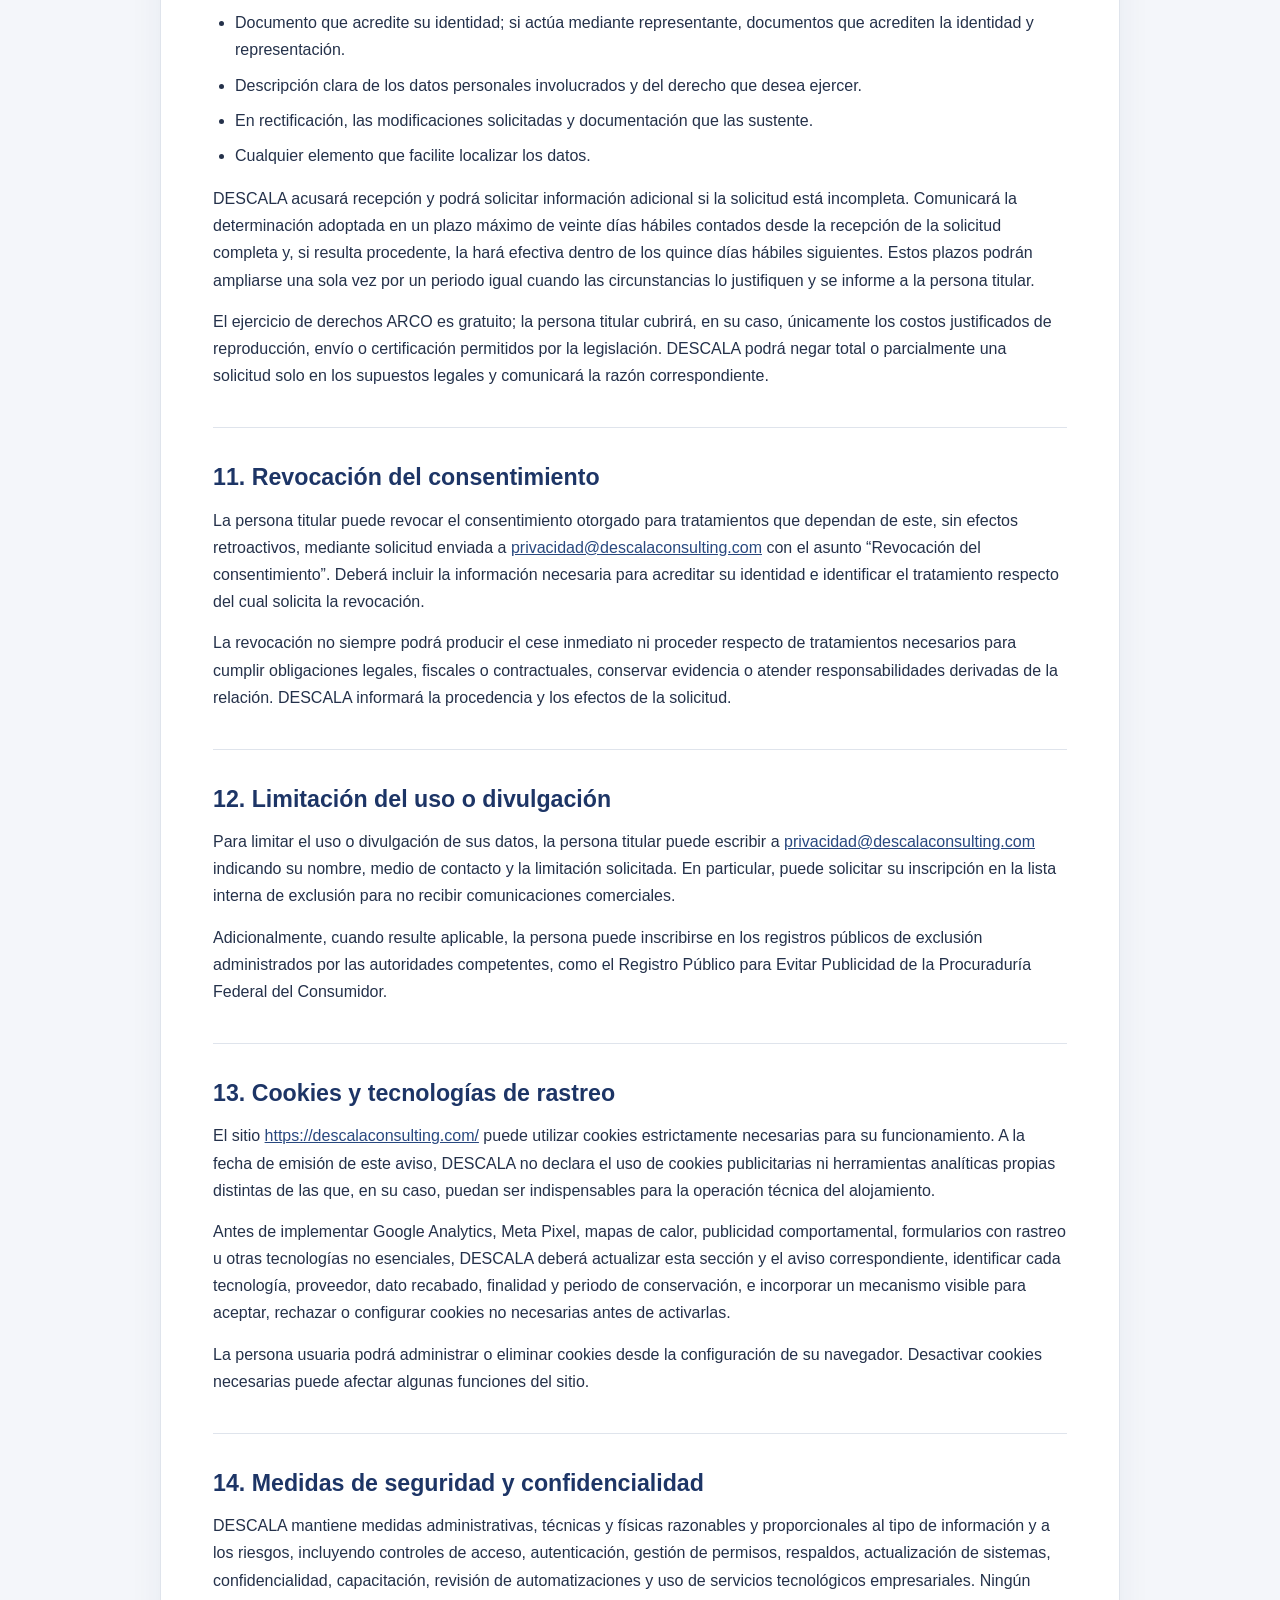
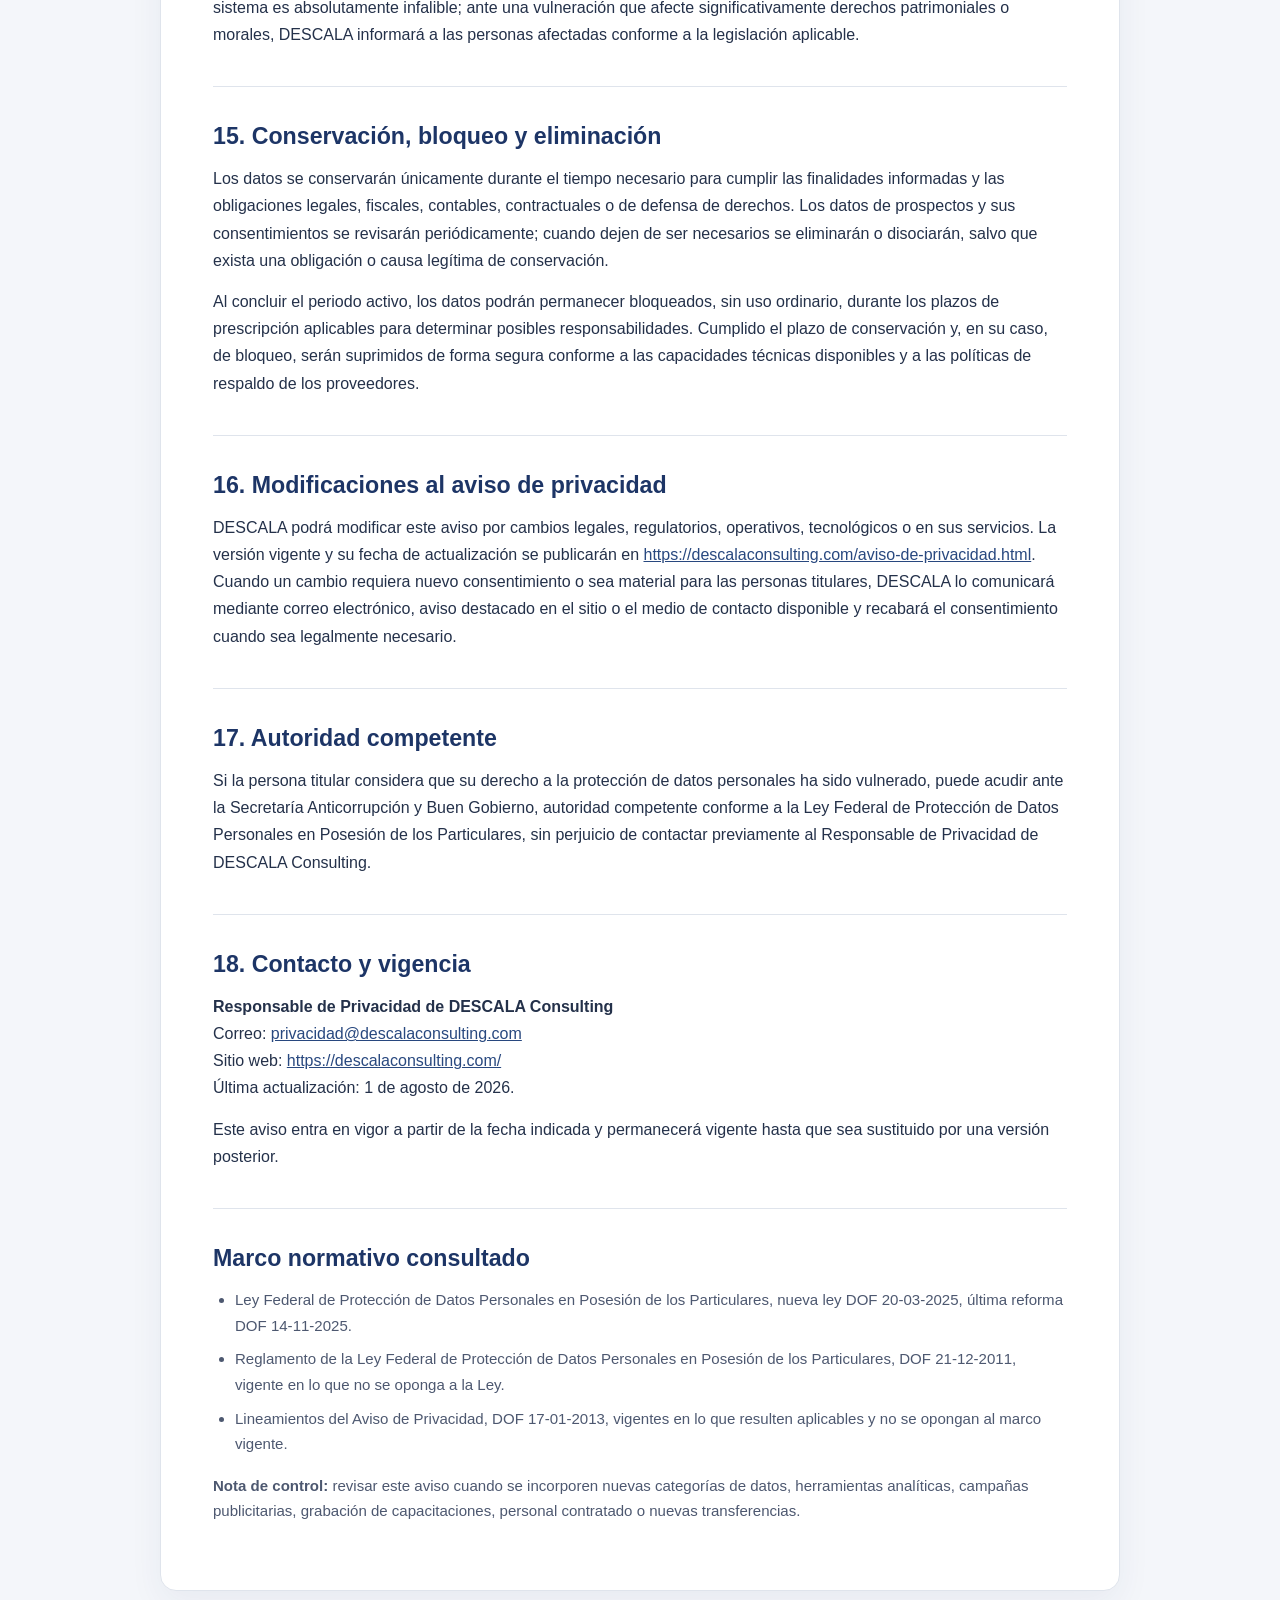
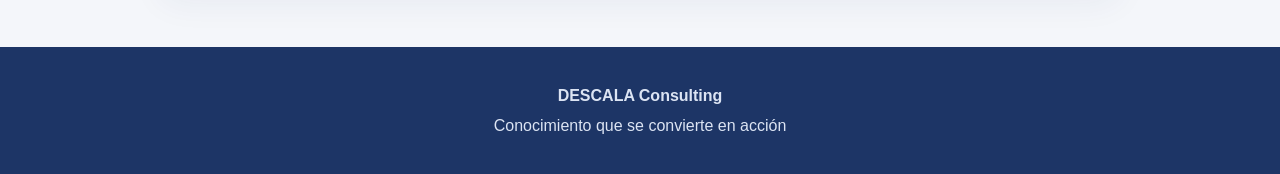
==== commit 5cfce6cc: "Actualiza recursos, navegación y favicon" ====
--- a/aviso-de-privacidad.html
+++ b/aviso-de-privacidad.html
@@ -1,6 +1,7 @@
 <!doctype html>
 <html lang="es-MX">
 <head>
+    <link rel="icon" type="image/png" href="img/favicon.png.png">
   <meta charset="utf-8">
   <meta name="viewport" content="width=device-width, initial-scale=1">
   <meta name="description" content="Aviso de Privacidad Integral de DESCALA Consulting.">
@@ -77,11 +78,7 @@
   </div>
 
   <main>
-    <div class="meta" aria-label="Control documental">
-      <div><span>Código</span><strong>DES-AP-01</strong></div>
-      <div><span>Revisión</span><strong>00</strong></div>
-      <div><span>Emisión</span><strong>1 de agosto de 2026</strong></div>
-      <div><span>Actualización</span><strong>1 de agosto de 2026</strong></div>
+      <div><span>Actualización</span><strong> 1 de agosto de 2026</strong></div>
     </div>
 
     <div class="notice"><strong>Aviso importante:</strong> la autorización para recibir comunicaciones comerciales es opcional, independiente y revocable. La entrega de recursos solicitados no depende de otorgarla.</div>
